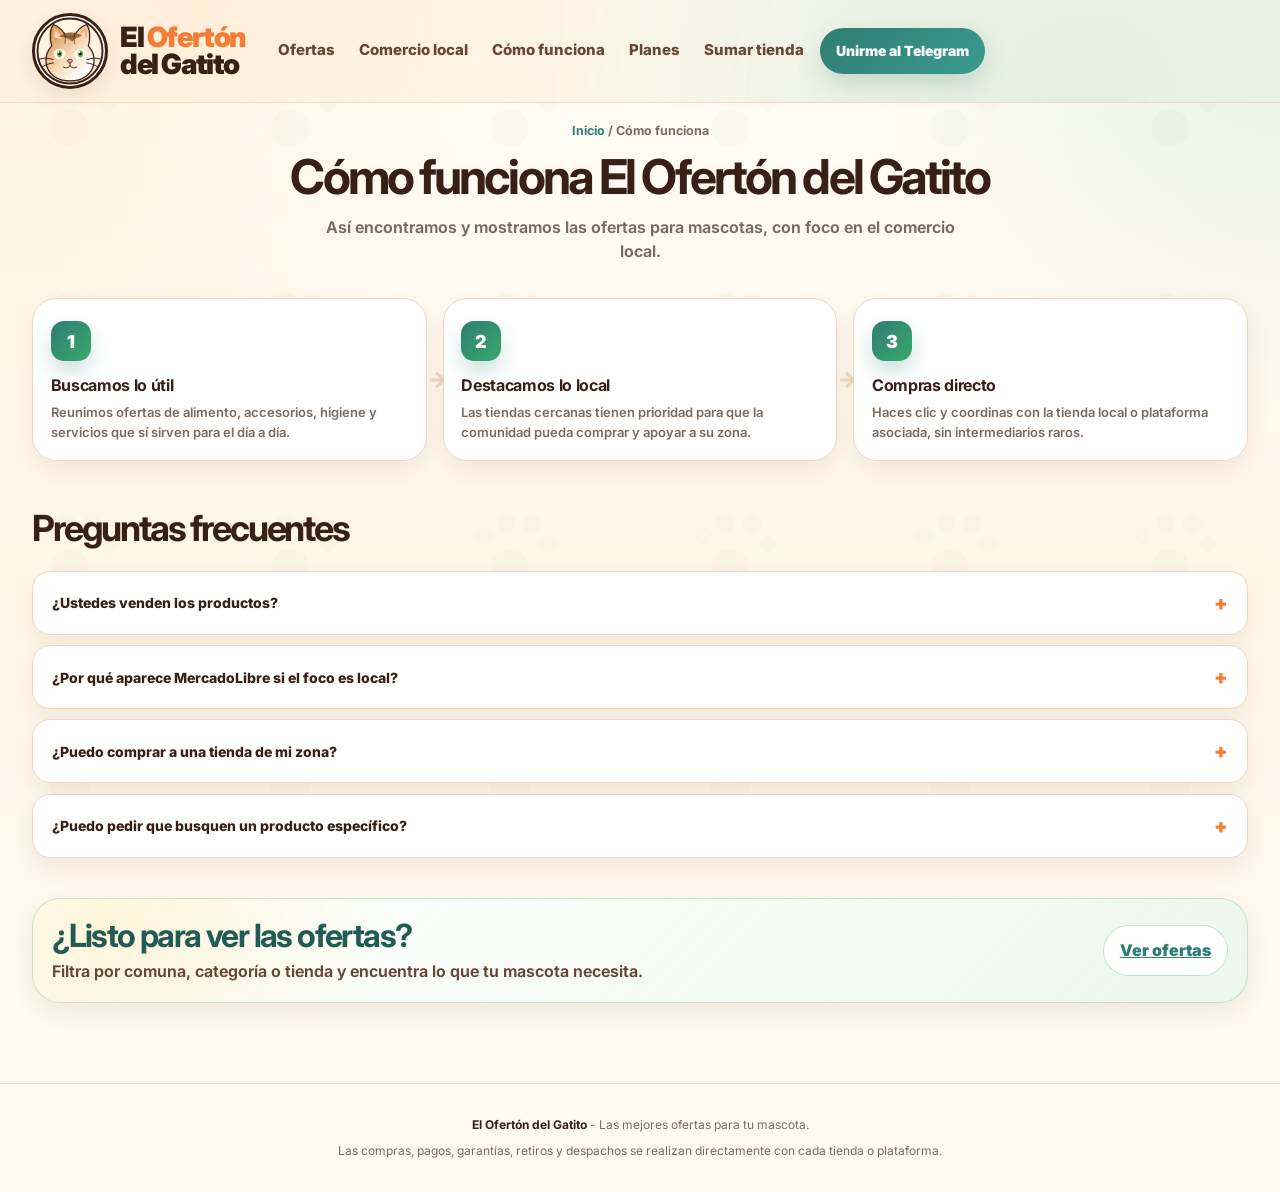
==== como-funciona.html @ 98cd4bbe "Add files via upload" ====
<!DOCTYPE html>
<html lang="es-CL">
<head>
  <meta charset="UTF-8">
  <meta http-equiv="Content-Type" content="text/html; charset=UTF-8">
  <meta name="viewport" content="width=device-width, initial-scale=1.0">

  <title>Cómo funciona - El Ofertón del Gatito</title>
  <meta name="description" content="Cómo funciona El Ofertón del Gatito: reunimos ofertas para mascotas, destacamos el comercio local y compras directo con cada tienda. Preguntas frecuentes.">
  <meta name="robots" content="index, follow">

  <meta property="og:title" content="Cómo funciona - El Ofertón del Gatito">
  <meta property="og:description" content="Reunimos ofertas útiles, destacamos lo local y compras directo, sin intermediarios raros.">
  <meta property="og:type" content="website">
  <meta property="og:url" content="https://ofertas-ml-swart.vercel.app/como-funciona.html">
  <meta property="og:image" content="https://ofertas-ml-swart.vercel.app/assets/gatito-hero.webp">
  <meta property="og:locale" content="es_CL">
  <meta name="twitter:card" content="summary_large_image">

  <link rel="canonical" href="https://ofertas-ml-swart.vercel.app/como-funciona.html">
  <link rel="icon" href="/assets/logo-gatito-face.svg" type="image/svg+xml">

  <link rel="preconnect" href="https://fonts.googleapis.com">
  <link href="https://fonts.googleapis.com/css2?family=Inter:wght@400;500;600;700;800;900&display=swap" rel="stylesheet">

  <link rel="stylesheet" href="/assets/styles.css">

</head>

<body>
  <div class="page-bg-paw"></div>

  <header>
    <div class="header-inner">
      <a href="/" class="brand" aria-label="El Ofertón del Gatito">
        <img src="/assets/logo-gatito-face.svg" alt="Logo El Ofertón del Gatito" class="brand-logo" width="76" height="76">
        <div class="brand-name">
          El <span class="brand-orange">Ofertón</span><br>del Gatito
          <span>Ofertas para mascotas</span>
        </div>
      </a>

      <nav class="nav" aria-label="Navegación principal">
        <a href="/#ofertas">Ofertas</a>
        <a href="/#locales">Comercio local</a>
        <a href="/como-funciona.html" aria-current="page">Cómo funciona</a>
        <a href="/planes.html">Planes</a>
        <a href="/sumar-tienda.html">Sumar tienda</a>
      </nav>

      <a class="telegram-top" href="https://t.me/ofertastech_cl" target="_blank" rel="noopener">Unirme al Telegram</a>
    </div>
  </header>

  <main>
    <section class="page-hero-lite">
      <p class="breadcrumb"><a href="/">Inicio</a> / Cómo funciona</p>
      <h1>Cómo funciona El Ofertón del Gatito</h1>
      <p>Así encontramos y mostramos las ofertas para mascotas, con foco en el comercio local.</p>
    </section>

    <section class="steps" aria-label="Cómo funciona">
      <div class="step">
        <div class="step-num">1</div>
        <h3>Buscamos lo útil</h3>
        <p>Reunimos ofertas de alimento, accesorios, higiene y servicios que sí sirven para el día a día.</p>
      </div>
      <div class="step">
        <div class="step-num">2</div>
        <h3>Destacamos lo local</h3>
        <p>Las tiendas cercanas tienen prioridad para que la comunidad pueda comprar y apoyar a su zona.</p>
      </div>
      <div class="step">
        <div class="step-num">3</div>
        <h3>Compras directo</h3>
        <p>Haces clic y coordinas con la tienda local o plataforma asociada, sin intermediarios raros.</p>
      </div>
    </section>

    <section class="faq" aria-label="Preguntas frecuentes">
      <div class="section-head">
        <div>
          <h2>Preguntas frecuentes</h2>
        </div>
      </div>

      <details class="faq-item">
        <summary>¿Ustedes venden los productos?</summary>
        <p>No. Nosotros encontramos y compartimos ofertas para mascotas; la compra, el pago, el despacho y la garantía quedan directamente con la tienda local o plataforma asociada.</p>
      </details>

      <details class="faq-item">
        <summary>¿Por qué aparece MercadoLibre si el foco es local?</summary>
        <p>MercadoLibre sirve como base para comparar precios y mantener ofertas disponibles. El agregado estrella será el comercio local destacado dentro de la vitrina.</p>
      </details>

      <details class="faq-item">
        <summary>¿Puedo comprar a una tienda de mi zona?</summary>
        <p>Sí. Cuando una oferta sea local, el botón te llevará al contacto, WhatsApp, catálogo o canal definido por esa tienda.</p>
      </details>

      <details class="faq-item">
        <summary>¿Puedo pedir que busquen un producto específico?</summary>
        <p>Sí. Usa el botón "Pedir producto" en el home y cuéntanos qué necesitas, para qué mascota, presupuesto y comuna. Lo agregamos a la búsqueda.</p>
      </details>
    </section>

    <section class="local-strip" aria-label="Ver ofertas">
      <div>
        <h2>¿Listo para ver las ofertas?</h2>
        <p>Filtra por comuna, categoría o tienda y encuentra lo que tu mascota necesita.</p>
      </div>
      <a class="local-pill" href="/#ofertas">Ver ofertas</a>
    </section>
  </main>

  <footer>
    <p><strong>El Ofertón del Gatito</strong> - Las mejores ofertas para tu mascota.</p>
    <p style="margin-top:.5rem;">Las compras, pagos, garantías, retiros y despachos se realizan directamente con cada tienda o plataforma.</p>
  </footer>
</body>
</html>
---- assets/styles.css ----
*, *::before, *::after {
      box-sizing: border-box;
      margin: 0;
      padding: 0;
    }

    :root {
      --cream: #fffaf1;
      --cream-2: #fff0d8;
      --paper: #ffffff;
      --brown: #382016;
      --brown-2: #684635;
      --orange: #f47c35;
      --orange-2: #ffb15d;
      --orange-soft: #fff2df;
      --blue: #2f7d73;
      --blue-2: #225b54;
      --green: #39a96b;
      --mint: #e6f6ee;
      --yellow: #ffd76a;
      --red: #e95c4a;
      --muted: #7a6a5f;
      --border: #efd8bd;
      --shadow: 0 18px 42px rgba(75, 45, 28, 0.13);
      --shadow-soft: 0 10px 24px rgba(75, 45, 28, 0.08);
      --radius: 24px;
    }

    html { scroll-behavior: smooth; }


    #ofertas,
    #locales,
    #funciona,
    #marcas,
    #pedidos,
    #miembros,
    #mercadolibre,
    #apoyo {
      scroll-margin-top: 110px;
    }

    body {
      font-family: "Inter", system-ui, -apple-system, BlinkMacSystemFont, "Segoe UI", sans-serif;
      background:
        radial-gradient(circle at top left, rgba(255, 177, 93, 0.13), transparent 28%),
        radial-gradient(circle at top right, rgba(57, 169, 107, 0.12), transparent 24%),
        linear-gradient(180deg, #fffdf6 0%, #fff7e8 48%, #fffaf1 100%),
        var(--cream);
      color: var(--brown);
      line-height: 1.5;
      overflow-x: hidden;
    }

    a { color: inherit; }

    .page-bg-paw {
      position: fixed;
      inset: 0;
      pointer-events: none;
      z-index: -1;
      opacity: 0.5;
      background-image: url("data:image/svg+xml,%3Csvg xmlns='http://www.w3.org/2000/svg' width='220' height='220' viewBox='0 0 220 220'%3E%3Cg fill='%232f7d73' fill-opacity='0.055'%3E%3Ccircle cx='110' cy='128' r='19'/%3E%3Ccircle cx='84' cy='96' r='9'/%3E%3Ccircle cx='106' cy='82' r='9.5'/%3E%3Ccircle cx='132' cy='84' r='9'/%3E%3Ccircle cx='148' cy='104' r='8.5'/%3E%3C/g%3E%3C/svg%3E");
      background-repeat: repeat;
      background-size: 220px 220px;
      background-position: top right;
    }



    .top-promo-strip {
      margin: 0 -2rem;
      padding: 0.65rem max(1rem, calc((100vw - 1440px) / 2 + 2rem));
      border-bottom: 1px solid rgba(239, 216, 189, 0.85);
      background:
        radial-gradient(circle at 10% 50%, rgba(255, 215, 106, 0.28), transparent 26%),
        radial-gradient(circle at 55% 0%, rgba(57, 169, 107, 0.14), transparent 40%),
        radial-gradient(circle at 90% 100%, rgba(244, 124, 53, 0.12), transparent 35%),
        linear-gradient(90deg, rgba(255,240,216,0.9), rgba(230,246,238,0.72), rgba(255,240,216,0.9));
      overflow: hidden;
      position: relative;
    }

    .top-promo-strip::before,
    .top-promo-strip::after {
      content: "";
      position: absolute;
      top: 50%;
      transform: translateY(-50%);
      width: 90px;
      height: 100%;
      z-index: 2;
      pointer-events: none;
    }

    .top-promo-strip::before {
      left: 0;
      background: linear-gradient(90deg, rgba(255,250,241,1), transparent);
    }

    .top-promo-strip::after {
      right: 0;
      background: linear-gradient(270deg, rgba(255,250,241,1), transparent);
    }

    .top-promo-track {
      display: flex;
      gap: 0.75rem;
      width: max-content;
      animation: top-strip-move 28s linear infinite;
    }

    .top-promo-pill {
      display: inline-flex;
      align-items: center;
      gap: 0.45rem;
      padding: 0.56rem 0.9rem;
      border-radius: 999px;
      background: rgba(255, 255, 255, 0.88);
      border: 1px solid rgba(239, 216, 189, 0.95);
      color: var(--brown-2);
      font-weight: 900;
      font-size: 13px;
      white-space: nowrap;
      box-shadow: 0 6px 16px rgba(75,45,28,0.06);
    }

    .top-promo-pill:nth-child(3n+2) {
      background: linear-gradient(135deg, rgba(255, 224, 163, 0.9), rgba(255, 242, 205, 0.9));
      border-color: rgba(240, 125, 19, 0.22);
    }

    .top-promo-pill:nth-child(3n+3) {
      background: linear-gradient(135deg, rgba(230, 246, 238, 0.95), rgba(255, 255, 255, 0.9));
      border-color: rgba(57, 169, 107, 0.25);
    }

    .top-promo-pill strong { color: var(--blue); }

    @keyframes top-strip-move {
      from { transform: translateX(0); }
      to { transform: translateX(-50%); }
    }

    @media (prefers-reduced-motion: reduce) {
      .top-promo-track { animation: none; }
    }

    header {
      position: sticky;
      top: 0;
      z-index: 100;
      background:
        radial-gradient(circle at 15% 0%, rgba(255, 177, 93, 0.16), transparent 55%),
        radial-gradient(circle at 85% 100%, rgba(57, 169, 107, 0.14), transparent 55%),
        rgba(255, 250, 241, 0.97);
      backdrop-filter: blur(16px);
      border-bottom: 1px solid rgba(241, 216, 189, 0.9);
    }

    .header-inner {
      max-width: 1440px;
      margin: 0 auto;
      padding: 0.8rem 2rem;
      display: flex;
      align-items: center;
      gap: 1rem;
    }

    .brand {
      display: flex;
      align-items: center;
      gap: 0.75rem;
      text-decoration: none;
      white-space: nowrap;
      min-width: max-content;
    }

    .brand-logo {
      width: 76px;
      height: 76px;
      object-fit: contain;
      border-radius: 999px;
      background: white;
      padding: 0;
      border: 3px solid #3b2115;
      box-shadow: 0 8px 20px rgba(75, 45, 28, 0.10);
      flex: 0 0 auto;
      display: block;
    }

    .brand-name {
      font-weight: 900;
      letter-spacing: -0.05em;
      color: var(--brown);
      line-height: 0.95;
      font-size: 28px;
    }

    .brand-name .brand-orange { color: var(--orange); }

    .brand-name > span:not(.brand-orange) {
      display: none;
      font-size: 12px;
      font-weight: 800;
      color: var(--muted);
      letter-spacing: 0;
      margin-top: 5px;
    }

    .nav {
      display: flex;
      gap: 1.5rem;
      align-items: center;
      margin-left: 1rem;
      font-size: 15px;
      font-weight: 800;
      color: var(--brown-2);
    }

    .nav a {
      text-decoration: none;
      position: relative;
      padding-bottom: 2px;
      transition: color 0.15s ease;
    }
    .nav a::after {
      content: "";
      position: absolute;
      left: 0;
      right: 100%;
      bottom: -3px;
      height: 2px;
      border-radius: 2px;
      background: var(--orange);
      transition: right 0.2s ease;
    }
    .nav a:hover { color: var(--orange); }
    .nav a:hover::after { right: 0; }

    .search-wrap {
      margin-left: auto;
      width: min(310px, 100%);
    }

    #busqueda {
      width: 100%;
      padding: 0.85rem 1.1rem;
      border: 1px solid var(--border);
      border-radius: 999px;
      font: inherit;
      background: white;
      color: var(--brown);
      outline: none;
      box-shadow: inset 0 1px 0 rgba(255,255,255,0.8), 0 8px 18px rgba(75, 45, 28, 0.04);
    }

    #busqueda:focus {
      border-color: var(--orange);
      box-shadow: 0 0 0 4px rgba(240, 125, 19, 0.12);
    }

    .telegram-top {
      text-decoration: none;
      background: linear-gradient(135deg, var(--blue), #3a9b8e);
      color: white;
      padding: 0.78rem 1rem;
      border-radius: 999px;
      font-weight: 900;
      font-size: 14px;
      white-space: nowrap;
      box-shadow: 0 10px 25px rgba(47, 125, 115, 0.22);
    }

    main {
      max-width: 1440px;
      margin: 0 auto;
      padding: 0 2rem 2rem;
    }

    .hero {
      position: relative;
      margin: 0 -2rem;
      border-radius: 0;
      overflow: hidden;
      background:
        radial-gradient(circle at 18% 20%, rgba(255, 215, 106, 0.34), transparent 25%),
        radial-gradient(circle at 88% 18%, rgba(57, 169, 107, 0.18), transparent 26%),
        linear-gradient(135deg, rgba(255, 253, 246, 0.84) 0%, rgba(255, 242, 220, 0.78) 50%, rgba(234, 248, 240, 0.78) 100%);
      border-bottom: 1px solid var(--border);
      box-shadow: none;
      display: grid;
      grid-template-columns: minmax(0, 1.55fr) minmax(340px, 0.75fr);
      align-items: center;
      gap: clamp(1.4rem, 4vw, 3.4rem);
      padding: clamp(1.4rem, 4vw, 4rem) max(2rem, calc((100vw - 1440px) / 2 + 2rem));
    }

    .hero::before,
    .hero::after {
      content: "";
      position: absolute;
      border-radius: 999px;
      pointer-events: none;
      opacity: 0.10;
      background: var(--orange);
    }

    .hero::before {
      width: 220px;
      height: 220px;
      left: -80px;
      top: 190px;
    }

    .hero::after {
      width: 310px;
      height: 310px;
      right: -110px;
      bottom: -90px;
    }

    .hero-town {
      position: absolute;
      left: 0;
      right: 0;
      bottom: -1px;
      height: 130px;
      z-index: 1;
      pointer-events: none;
      background: linear-gradient(180deg, transparent 0%, rgba(57, 169, 107, 0.08) 100%);
      -webkit-mask-image: linear-gradient(to top, #000 0%, transparent 100%);
      mask-image: linear-gradient(to top, #000 0%, transparent 100%);
    }

    /* Layout robusto: la imagen del gato ocupa su propio espacio en el flujo
       normal (nunca position:absolute superpuesta al texto), con aspect-ratio
       fijo para reservar su alto real. Así el gato y los botones NUNCA pueden
       pisarse, sin importar el tamaño de pantalla ni cuánto mida el texto. */
    .hero-left {
      position: relative;
      z-index: 2;
      display: flex;
      flex-direction: column;
      align-items: center;
      text-align: center;
      gap: clamp(0.8rem, 2vw, 1.2rem);
      padding: 0.5rem 0;
    }

    .hero-cat {
      display: block;
      width: min(300px, 58vw);
      height: auto;
      aspect-ratio: 872 / 1030;
      object-fit: contain;
      filter: drop-shadow(0 20px 20px rgba(75, 45, 28, 0.16));
    }

    .mega-title {
      max-width: 900px;
      font-size: clamp(2.5rem, 5.2vw, 4.4rem);
      line-height: 1.04;
      letter-spacing: -0.025em;
      font-weight: 900;
      color: var(--brown);
      text-wrap: balance;
    }

    .hero-kicker {
      display: none;
    }

    .mega-title .orange {
      color: var(--orange);
      text-shadow:
        0 4px 0 #c45a21,
        0 12px 26px rgba(244, 124, 53, 0.22);
    }

    .mega-title .dark {
      display: block;
      margin-top: 0.12em;
      color: var(--brown);
    }

    .mega-title .paw-dot {
      display: inline-grid;
      place-items: center;
      width: 0.78em;
      height: 0.78em;
      margin-left: 0.02em;
      border-radius: 50%;
      background: var(--orange-soft);
      color: var(--orange);
      font-size: 0.25em;
      vertical-align: 0.22em;
      box-shadow: inset 0 0 0 2px rgba(240, 125, 19, 0.18);
      letter-spacing: 0;
    }

    .tagline-ribbon {
      display: inline-flex;
      align-items: center;
      justify-content: center;
      width: fit-content;
      padding: 0.52rem 1.8rem;
      background: linear-gradient(135deg, #ffe0a3, #fff2cd);
      color: var(--brown);
      border-radius: 999px;
      border: 1px solid rgba(57, 169, 107, 0.22);
      font-size: clamp(1rem, 2vw, 1.24rem);
      font-weight: 900;
      box-shadow: 0 8px 20px rgba(75, 45, 28, 0.10);
    }

    .hero-actions {
      display: flex;
      gap: 0.75rem;
      flex-wrap: wrap;
      justify-content: center;
    }

    .btn {
      display: inline-flex;
      align-items: center;
      justify-content: center;
      padding: 0.95rem 1.25rem;
      border-radius: 999px;
      text-decoration: none;
      font-weight: 900;
      border: 0;
      cursor: pointer;
      font-family: inherit;
      transition: transform 0.15s ease, box-shadow 0.15s ease, background 0.15s ease;
    }

    .btn:hover { transform: translateY(-2px); }

    .btn-primary {
      background: linear-gradient(135deg, var(--orange), var(--orange-2));
      color: white;
      box-shadow: 0 12px 24px rgba(244, 124, 53, 0.26);
    }

    .btn-secondary {
      background: white;
      color: var(--brown);
      border: 1px solid rgba(57, 169, 107, 0.35);
      box-shadow: var(--shadow-soft);
    }

    .btn-blue {
      background: linear-gradient(135deg, var(--blue), #3a9b8e);
      color: white;
      box-shadow: 0 12px 24px rgba(47, 125, 115, 0.22);
    }

    .btn-shop {
      background: linear-gradient(135deg, #249b64, #42bf7a);
      color: white;
      box-shadow: 0 12px 24px rgba(36, 155, 100, 0.22);
    }

    .hero-right {
      position: relative;
      z-index: 3;
      display: flex;
      flex-direction: column;
      justify-content: center;
      gap: 1.05rem;
      padding-top: 2rem;
    }

    .right-title {
      font-size: clamp(2rem, 3.2vw, 3.1rem);
      line-height: 1.05;
      letter-spacing: -0.06em;
      font-weight: 900;
      color: var(--brown);
    }

    .right-title span { color: var(--orange); }

    .right-copy {
      color: var(--brown-2);
      font-weight: 600;
      max-width: 470px;
      font-size: 1.04rem;
    }

    .benefit-list {
      display: grid;
      gap: 0.7rem;
      margin-top: 0.6rem;
    }

    .benefit {
      display: grid;
      grid-template-columns: 56px 1fr;
      gap: 0.9rem;
      align-items: center;
      background: rgba(255, 255, 255, 0.82);
      border: 1px solid var(--border);
      border-radius: 18px;
      padding: 0.95rem;
      box-shadow: var(--shadow-soft);
    }

    .benefit-icon {
      width: 56px;
      height: 56px;
      border-radius: 50%;
      background: linear-gradient(135deg, var(--orange-soft), var(--mint));
      display: grid;
      place-items: center;
      color: var(--blue);
      font-weight: 900;
      font-size: 20px;
    }

    .benefit strong {
      display: block;
      color: var(--brown);
      font-size: 14px;
    }

    .benefit span {
      display: block;
      color: var(--muted);
      font-size: 13px;
      margin-top: 0.1rem;
    }

    .hero-score {
      margin-top: 1rem;
      background: rgba(255, 255, 255, 0.82);
      border: 1px solid var(--border);
      border-radius: 22px;
      padding: 1rem;
      box-shadow: var(--shadow-soft);
      display: grid;
      grid-template-columns: 1fr 1fr;
      gap: 0.7rem;
    }

    .score-item strong {
      display: block;
      font-size: 1.7rem;
      color: var(--blue);
      line-height: 1;
    }

    .score-item span {
      display: block;
      color: var(--muted);
      font-size: 12px;
      font-weight: 700;
      margin-top: 0.25rem;
    }

    .trust-row {
      display: none;
      grid-template-columns: repeat(4, 1fr);
      gap: 0.85rem;
      margin: 1.2rem 0 1.5rem;
    }

    .trust-item {
      background: white;
      border: 1px solid var(--border);
      border-radius: 22px;
      padding: 1rem;
      box-shadow: var(--shadow-soft);
      position: relative;
      overflow: hidden;
    }

    .trust-item::after {
      content: "";
      position: absolute;
      right: -24px;
      bottom: -28px;
      width: 82px;
      height: 82px;
      border-radius: 50%;
      background: rgba(244, 124, 53, 0.07);
    }

    .trust-item strong {
      display: block;
      color: var(--brown);
      font-size: 14px;
      margin-bottom: 0.25rem;
    }

    .trust-item span {
      display: block;
      color: var(--muted);
      font-size: 13px;
    }

    .local-strip {
      margin: 1.6rem 0 0;
      display: grid;
      grid-template-columns: minmax(0, 1fr) auto;
      align-items: center;
      gap: 1rem;
      padding: 1.2rem;
      border: 1px solid rgba(57, 169, 107, 0.25);
      border-radius: 28px;
      background:
        radial-gradient(circle at 6% 20%, rgba(255, 215, 106, 0.24), transparent 24%),
        linear-gradient(135deg, rgba(255,255,255,0.92), rgba(230,246,238,0.74));
      box-shadow: var(--shadow-soft);
    }

    .local-strip h2 {
      color: var(--blue-2);
      font-size: clamp(1.35rem, 2.5vw, 2rem);
      letter-spacing: -0.05em;
      line-height: 1.1;
    }

    .local-strip p {
      color: var(--brown-2);
      font-weight: 650;
      margin-top: 0.35rem;
      max-width: 760px;
    }

    .local-pill {
      display: inline-flex;
      align-items: center;
      justify-content: center;
      padding: 0.8rem 1rem;
      border-radius: 999px;
      background: white;
      color: var(--blue);
      border: 1px solid rgba(57, 169, 107, 0.3);
      font-weight: 900;
      white-space: nowrap;
    }

    /* ---- Cómo funciona ---- */
    .steps {
      display: grid;
      grid-template-columns: repeat(3, 1fr);
      gap: 1rem;
      margin: 2rem 0;
      counter-reset: paso;
    }

    .step {
      position: relative;
      background: white;
      border: 1px solid var(--border);
      border-radius: 24px;
      padding: 1.4rem 1.1rem 1.1rem;
      box-shadow: var(--shadow-soft);
      transition: transform 0.18s ease, box-shadow 0.18s ease;
    }

    .step:hover {
      transform: translateY(-4px);
      box-shadow: var(--shadow);
    }

    .step-num {
      display: inline-grid;
      place-items: center;
      width: 40px;
      height: 40px;
      border-radius: 13px;
      background: linear-gradient(135deg, var(--blue), var(--green));
      color: white;
      font-weight: 900;
      font-size: 18px;
      margin-bottom: 0.75rem;
      box-shadow: 0 10px 20px rgba(47, 125, 115, 0.24);
    }

    .step h3 {
      font-size: 16px;
      color: var(--brown);
      margin-bottom: 0.35rem;
      letter-spacing: -0.02em;
    }

    .step p {
      color: var(--muted);
      font-size: 13px;
      font-weight: 600;
      line-height: 1.5;
    }

    .step::after {
      content: "→";
      position: absolute;
      right: -22px;
      top: 50%;
      transform: translateY(-50%);
      color: var(--border);
      font-size: 22px;
      font-weight: 900;
    }

    .step:last-child::after { display: none; }

    /* ---- FAQ ---- */
    .faq {
      margin: 2.5rem 0;
    }

    .faq-item {
      background: white;
      border: 1px solid var(--border);
      border-radius: 18px;
      margin-bottom: 0.65rem;
      box-shadow: var(--shadow-soft);
      overflow: hidden;
    }

    .faq-item summary {
      list-style: none;
      cursor: pointer;
      padding: 1rem 1.2rem;
      font-weight: 800;
      font-size: 14px;
      color: var(--brown);
      display: flex;
      align-items: center;
      justify-content: space-between;
      gap: 1rem;
    }

    .faq-item summary::-webkit-details-marker { display: none; }

    .faq-item summary::after {
      content: "+";
      font-size: 20px;
      color: var(--orange);
      font-weight: 900;
      flex: 0 0 auto;
      transition: transform 0.2s ease;
    }

    .faq-item[open] summary::after { transform: rotate(45deg); }

    .faq-item p {
      padding: 0 1.2rem 1.1rem;
      color: var(--muted);
      font-size: 13px;
      font-weight: 600;
      line-height: 1.55;
    }

    /* ---- Urgencia visual en descuentos altos ---- */
    .discount-badge.hot {
      animation: pulse-badge 1.6s infinite;
    }

    @keyframes pulse-badge {
      0% { box-shadow: 0 8px 18px rgba(244, 124, 53, 0.22), 0 0 0 0 rgba(233, 92, 74, 0.38); }
      70% { box-shadow: 0 8px 18px rgba(244, 124, 53, 0.22), 0 0 0 8px rgba(233, 92, 74, 0); }
      100% { box-shadow: 0 8px 18px rgba(244, 124, 53, 0.22), 0 0 0 0 rgba(233, 92, 74, 0); }
    }

    .card {
      animation: fade-up 0.5s ease both;
    }

    @keyframes fade-up {
      from { opacity: 0; transform: translateY(14px); }
      to { opacity: 1; transform: translateY(0); }
    }

    /* ---- Barra flotante de conversión (mobile) ---- */
    .sticky-cta {
      position: fixed;
      left: 0;
      right: 0;
      bottom: 0;
      z-index: 200;
      display: none;
      gap: 0.6rem;
      padding: 0.65rem 0.85rem;
      background: rgba(255, 250, 241, 0.96);
      backdrop-filter: blur(14px);
      border-top: 1px solid var(--border);
      box-shadow: 0 -12px 28px rgba(75, 45, 28, 0.14);
    }

    .sticky-cta a {
      flex: 1;
      text-align: center;
      padding: 0.82rem 0.48rem;
      border-radius: 14px;
      font-weight: 900;
      font-size: 12px;
      text-decoration: none;
      min-width: 0;
    }

    .sticky-cta .btn-primary,
    .sticky-cta .btn-blue { box-shadow: none; }

    @media (max-width: 720px) {
      .sticky-cta { display: flex; }
      body { padding-bottom: 78px; }
    }

    .section-head {
      display: flex;
      align-items: end;
      justify-content: space-between;
      gap: 1rem;
      margin: 2rem 0 1rem;
    }

    .section-head h2 {
      font-size: clamp(1.55rem, 3vw, 2.25rem);
      letter-spacing: -0.06em;
      color: var(--brown);
    }

    .section-head p {
      color: var(--muted);
      font-weight: 600;
      font-size: 13px;
      margin-top: 0.2rem;
    }

    .section-link {
      color: var(--orange);
      text-decoration: none;
      font-weight: 900;
      white-space: nowrap;
    }

    .live-chip {
      display: inline-flex;
      align-items: center;
      gap: 0.45rem;
      margin-top: 0.4rem;
      padding: 0.4rem 0.85rem;
      background: var(--mint);
      border: 1px solid rgba(57, 169, 107, 0.26);
      border-radius: 999px;
      color: var(--green);
      font-weight: 800;
      font-size: 12px;
    }

    .live-dot {
      width: 8px;
      height: 8px;
      border-radius: 50%;
      background: var(--green);
      box-shadow: 0 0 0 0 rgba(57, 169, 107, 0.52);
      animation: pulse-dot 1.8s infinite;
    }

    @keyframes pulse-dot {
      0% { box-shadow: 0 0 0 0 rgba(57, 169, 107, 0.50); }
      70% { box-shadow: 0 0 0 7px rgba(57, 169, 107, 0); }
      100% { box-shadow: 0 0 0 0 rgba(57, 169, 107, 0); }
    }

    .panel {
      display: none;
      background: rgba(255, 255, 255, 0.92);
      border: 1px solid var(--border);
      border-radius: 26px;
      padding: 1rem;
      margin-bottom: 1rem;
      box-shadow: var(--shadow-soft);
    }

    .filtros {
      display: flex;
      gap: 0.6rem;
      flex-wrap: wrap;
      align-items: center;
    }

    .filtros select {
      padding: 0.75rem 0.9rem;
      border: 1px solid var(--border);
      border-radius: 999px;
      font: inherit;
      background: white;
      color: var(--brown);
      cursor: pointer;
      outline: none;
      font-weight: 700;
      min-height: 44px;
    }

    .chip {
      padding: 0.75rem 0.95rem;
      border-radius: 999px;
      border: 1px solid var(--border);
      background: white;
      cursor: pointer;
      font: inherit;
      font-weight: 800;
      font-size: 14px;
      color: var(--brown);
    }

    .chip.activo,
    .chip:hover {
      background: var(--blue);
      color: white;
      border-color: var(--blue);
    }

    .chip:disabled {
      opacity: 0.6;
      cursor: wait;
    }
    .chip:disabled:hover {
      background: white;
      color: var(--brown);
      border-color: var(--border);
    }

    .stats {
      display: grid;
      grid-template-columns: repeat(4, 1fr);
      gap: 0.85rem;
      margin: 1rem 0 0;
    }

    .stat {
      background: linear-gradient(180deg, #fffaf1, #f1fbf5);
      border: 1px solid var(--border);
      border-radius: 20px;
      padding: 1rem;
      color: var(--muted);
      font-size: 13px;
      font-weight: 700;
    }

    .stat strong {
      display: block;
      color: var(--blue);
      font-size: 1.55rem;
      line-height: 1;
      margin-bottom: 0.25rem;
    }

    .grid {
      display: grid;
      grid-template-columns: repeat(auto-fill, minmax(320px, 1fr));
      gap: 1.15rem;
    }

    .premium-section {
      margin-top: 1.2rem;
      padding: 1.2rem;
      border: 1px solid rgba(244, 124, 53, 0.24);
      border-radius: 30px;
      background:
        radial-gradient(circle at 8% 12%, rgba(255, 215, 106, 0.22), transparent 28%),
        linear-gradient(135deg, rgba(255,255,255,0.94), rgba(255,242,220,0.78));
      box-shadow: var(--shadow-soft);
    }

    .premium-head,
    .source-head {
      display: flex;
      align-items: end;
      justify-content: space-between;
      gap: 1rem;
      margin-bottom: 1rem;
    }

    .premium-head h2,
    .source-head h2 {
      color: var(--brown);
      font-size: clamp(1.35rem, 2.4vw, 2rem);
      letter-spacing: -0.05em;
      line-height: 1.1;
    }

    .premium-head p,
    .source-head p {
      color: var(--muted);
      font-weight: 650;
      font-size: 13px;
      margin-top: 0.25rem;
    }

    .premium-badge-title {
      display: inline-flex;
      align-items: center;
      justify-content: center;
      padding: 0.45rem 0.85rem;
      border-radius: 999px;
      background: var(--orange);
      color: white;
      font-size: 12px;
      font-weight: 900;
      white-space: nowrap;
    }

    .carousel {
      display: flex;
      gap: 0;
      overflow-x: hidden;
      overflow-y: hidden;
      overscroll-behavior-inline: contain;
      scroll-snap-type: inline mandatory;
      scroll-behavior: smooth;
      padding: 0.2rem 0 0.7rem;
      -webkit-overflow-scrolling: touch;
      scrollbar-width: none;
      max-width: min(620px, 100%);
      margin: 0 auto;
      border-radius: 28px;
    }

    .carousel::-webkit-scrollbar { display: none; }

    .carousel .card {
      flex: 0 0 100%;
      max-width: 100%;
      scroll-snap-align: center;
      min-height: 100%;
    }

    .flyer-card {
      display: block;
      flex: 0 0 100%;
      max-width: 100%;
      border-radius: 28px;
      overflow: hidden;
      background: transparent;
      border: 0;
      box-shadow: none;
      scroll-snap-align: center;
      text-decoration: none;
      transition: transform 0.18s ease;
      padding: 0;
    }

    .flyer-card:hover { transform: translateY(-3px); }

    .flyer-card img {
      display: block;
      width: 100%;
      height: auto;
      aspect-ratio: 1 / 1;
      object-fit: contain;
      background: #fffaf1;
      border: 1px solid var(--border);
      border-radius: 28px;
      box-shadow: var(--shadow-soft);
    }

    .carousel-dots {
      display: flex;
      justify-content: center;
      gap: 0.45rem;
      margin-top: 0.35rem;
    }

    .carousel-dot {
      width: 8px;
      height: 8px;
      border-radius: 999px;
      background: rgba(104,70,53,0.24);
      border: 0;
      padding: 0;
      cursor: pointer;
    }

    .carousel-dot.activo {
      width: 24px;
      background: var(--orange);
    }

    .carousel-hint {
      display: block;
      color: var(--muted);
      font-size: 12px;
      font-weight: 800;
      margin-top: 0.45rem;
      text-align: center;
    }

    @media (max-width: 590px) {
      .carousel {
        max-width: 100%;
        border-radius: 22px;
      }
      .flyer-card,
      .carousel .card {
        border-radius: 22px;
      }
      .flyer-card img {
        border-radius: 22px;
      }
      .top-promo-strip {
        margin: 0 -0.85rem;
        padding-left: 0.85rem;
        padding-right: 0.85rem;
      }
      .top-promo-pill {
        font-size: 12px;
        padding: 0.52rem 0.78rem;
      }
    }

    .promo-card {
      position: relative;
      min-height: 245px;
      border: 2px dashed rgba(244, 124, 53, 0.42);
      background:
        radial-gradient(circle at 18% 18%, rgba(255, 177, 93, 0.25), transparent 28%),
        linear-gradient(135deg, #ffffff, #fff1df);
      overflow: hidden;
    }

    .promo-card::before {
      content: "";
      position: absolute;
      right: -36px;
      top: -36px;
      width: 130px;
      height: 130px;
      border-radius: 999px;
      background: rgba(244, 124, 53, 0.11);
      pointer-events: none;
    }

    .promo-visual {
      min-height: 100%;
      display: grid;
      place-items: center;
      background:
        linear-gradient(180deg, rgba(241,251,245,0.9), rgba(255,250,241,0.95));
      border-right: 1px solid var(--border);
    }

    .promo-emoji {
      width: 96px;
      height: 96px;
      border-radius: 28px;
      display: grid;
      place-items: center;
      background: white;
      box-shadow: var(--shadow-soft);
      font-size: 42px;
      transform: rotate(-4deg);
    }

    .promo-body {
      position: relative;
      z-index: 1;
      padding: 1rem;
      display: flex;
      flex-direction: column;
      justify-content: center;
      gap: 0.6rem;
    }

    .promo-label {
      width: fit-content;
      padding: 0.3rem 0.65rem;
      border-radius: 999px;
      background: rgba(0, 166, 80, 0.12);
      color: var(--green);
      font-size: 11px;
      font-weight: 900;
      text-transform: uppercase;
      letter-spacing: 0.03em;
    }

    .promo-card h3 {
      color: var(--brown);
      font-size: 1.35rem;
      line-height: 1.05;
      letter-spacing: -0.055em;
    }

    .promo-card p {
      color: var(--muted);
      font-weight: 650;
      font-size: 13px;
      line-height: 1.45;
    }

    .btn-promo {
      width: fit-content;
      margin-top: 0.15rem;
      background: var(--orange);
      color: white;
      text-decoration: none;
      padding: 0.78rem 0.95rem;
      border-radius: 15px;
      font-weight: 900;
      font-size: 13px;
      box-shadow: 0 12px 24px rgba(244, 124, 53, 0.24);
    }

    .btn-promo:hover {
      background: #df6925;
    }

    .source-section {
      margin-top: 2rem;
    }

    .source-section.marketplace {
      padding-top: 1.4rem;
      border-top: 1px dashed rgba(104, 70, 53, 0.22);
    }

    .card {
      background: white;
      border: 1px solid var(--border);
      border-radius: 26px;
      overflow: hidden;
      display: grid;
      grid-template-columns: 42% 1fr;
      min-height: 100%;
      box-shadow: var(--shadow-soft);
      transition: transform 0.18s ease, box-shadow 0.18s ease;
    }

    .card:hover {
      transform: translateY(-4px);
      box-shadow: var(--shadow);
    }

    .card-img-wrap {
      position: relative;
      background:
        radial-gradient(circle at 22% 20%, rgba(255, 215, 106, 0.16), transparent 32%),
        linear-gradient(180deg, #fffaf1, #ffffff);
      min-height: 210px;
      height: 100%;
      display: grid;
      place-items: center;
      border-right: 1px solid var(--border);
    }

    .card-img {
      width: 100%;
      height: 100%;
      object-fit: contain;
      padding: 1rem;
    }

    .img-placeholder {
      width: 100%;
      height: 100%;
      display: grid;
      place-items: center;
      text-align: center;
      color: var(--muted);
      font-weight: 800;
      padding: 1rem;
      font-size: 13px;
      background:
        radial-gradient(circle at center, rgba(57, 169, 107, 0.10), transparent 45%),
        #fffaf1;
    }

    .discount-badge,
    .category-badge,
    .store-badge,
    .origin-badge {
      position: absolute;
      color: white;
      padding: 0.35rem 0.6rem;
      border-radius: 999px;
      font-size: 11px;
      font-weight: 900;
      max-width: 48%;
      overflow: hidden;
      white-space: nowrap;
      text-overflow: ellipsis;
      z-index: 2;
    }

    .discount-badge {
      top: 12px;
      left: 12px;
      background: linear-gradient(135deg, var(--orange), var(--orange-2));
      box-shadow: 0 8px 18px rgba(244, 124, 53, 0.22);
    }

    .flash-badge {
      position: absolute;
      top: 12px;
      left: 12px;
      transform: translateY(28px);
      color: white;
      padding: 0.3rem 0.6rem;
      border-radius: 999px;
      font-size: 10px;
      font-weight: 900;
      letter-spacing: 0.02em;
      text-transform: uppercase;
      background: var(--red);
      box-shadow: 0 8px 18px rgba(233, 92, 74, 0.24);
      z-index: 2;
    }

    .savings-tag {
      display: inline-block;
      margin-top: 0.15rem;
      padding: 0.15rem 0.55rem;
      background: rgba(57, 169, 107, 0.12);
      color: var(--green);
      border-radius: 999px;
      font-size: 11px;
      font-weight: 800;
    }

    .category-badge {
      top: 12px;
      right: 12px;
      background: rgba(56, 32, 22, 0.9);
      text-transform: capitalize;
    }

    .store-badge {
      bottom: 12px;
      left: 12px;
      background: rgba(47, 125, 115, 0.94);
    }

    .origin-badge {
      bottom: 12px;
      right: 12px;
      background: var(--green);
    }

    .origin-badge.marketplace {
      background: var(--blue);
      left: 12px;
      right: auto;
      max-width: calc(100% - 24px);
    }

    .card-body {
      padding: 1rem;
      display: flex;
      flex-direction: column;
      flex: 1;
      gap: 0.62rem;
    }

    .card-title {
      font-size: 14px;
      font-weight: 900;
      line-height: 1.35;
      color: var(--brown);
      display: -webkit-box;
      -webkit-line-clamp: 3;
      -webkit-box-orient: vertical;
      overflow: hidden;
      min-height: auto;
    }

    .card-desc {
      color: var(--muted);
      font-size: 13px;
      font-weight: 600;
      display: -webkit-box;
      -webkit-line-clamp: 2;
      -webkit-box-orient: vertical;
      overflow: hidden;
      min-height: auto;
    }

    .price-line { margin-top: auto; }

    .old-price {
      color: var(--muted);
      text-decoration: line-through;
      font-size: 13px;
      margin-bottom: 0.1rem;
    }

    .price {
      color: var(--orange);
      font-weight: 900;
      font-size: 1.65rem;
      letter-spacing: -0.05em;
    }

    .affiliate-note {
      color: var(--muted);
      font-size: 11px;
      font-weight: 700;
    }

    .btn-offer {
      background: linear-gradient(135deg, var(--blue), var(--green));
      color: white;
      text-decoration: none;
      text-align: center;
      padding: 0.9rem;
      border-radius: 18px;
      font-weight: 900;
      margin-top: 0.2rem;
    }

    .btn-offer:hover {
      background: linear-gradient(135deg, var(--blue-2), var(--blue));
    }

    .loading,
    .vacio {
      grid-column: 1 / -1;
      text-align: center;
      padding: 3rem 1.5rem;
      color: var(--muted);
      background: white;
      border: 1px dashed rgba(57, 169, 107, 0.35);
      border-radius: 26px;
      box-shadow: var(--shadow-soft);
    }

    .vacio-icon {
      width: 60px;
      height: 60px;
      margin: 0 auto 1rem;
      border-radius: 50%;
      display: grid;
      place-items: center;
      background: linear-gradient(135deg, var(--orange-soft), var(--mint));
      color: var(--blue);
      font-size: 24px;
    }

    .vacio h3 {
      color: var(--brown);
      font-size: 17px;
      margin-bottom: 0.35rem;
    }

    .vacio p {
      max-width: 380px;
      margin: 0 auto;
      font-size: 14px;
    }

    .spinner {
      width: 38px;
      height: 38px;
      border: 4px solid var(--border);
      border-top-color: var(--orange);
      border-radius: 999px;
      margin: 0 auto 1rem;
      animation: spin 0.8s linear infinite;
    }

    @keyframes spin { to { transform: rotate(360deg); } }

    .request-box {
      margin-top: 2rem;
      background:
        radial-gradient(circle at top left, rgba(255, 215, 106, 0.28), transparent 28%),
        linear-gradient(135deg, var(--brown), var(--blue-2));
      color: white;
      border-radius: 30px;
      padding: clamp(1.3rem, 3vw, 2rem);
      display: grid;
      grid-template-columns: 1fr auto;
      gap: 1rem;
      align-items: center;
      box-shadow: var(--shadow);
      overflow: hidden;
      position: relative;
    }

    .request-box::after {
      content: "";
      position: absolute;
      right: -35px;
      bottom: -70px;
      width: 190px;
      height: 190px;
      border-radius: 50%;
      background: rgba(255,255,255,0.06);
    }

    .request-box h2,
    .business-box h2 {
      font-size: clamp(1.35rem, 3vw, 2rem);
      letter-spacing: -0.05em;
    }

    .request-box p {
      color: rgba(255,255,255,0.84);
      margin-top: 0.4rem;
      max-width: 760px;
      font-weight: 600;
    }

    .business-box {
      margin-top: 1rem;
      background:
        radial-gradient(circle at top right, rgba(57, 169, 107, 0.10), transparent 30%),
        white;
      border: 1px solid var(--border);
      border-radius: 26px;
      padding: 1.25rem;
      display: grid;
      grid-template-columns: 1fr auto;
      gap: 1rem;
      align-items: center;
      box-shadow: var(--shadow-soft);
    }

    .business-box p {
      color: var(--muted);
      margin-top: 0.3rem;
      font-weight: 600;
    }

    .business-box h2 {
      color: var(--blue-2);
    }

    footer {
      margin-top: 3rem;
      padding: 2rem 1rem;
      text-align: center;
      color: var(--muted);
      font-size: 12px;
      border-top: 1px solid var(--border);
    }

    footer strong { color: var(--brown); }

    @media (max-width: 1040px) {
      .nav { display: none; }
      .hero { grid-template-columns: 1fr; }
      .hero-right { max-width: 680px; }
      .local-strip { grid-template-columns: 1fr; }
    }

    @media (max-width: 860px) {
      .header-inner { flex-wrap: wrap; }
      .search-wrap {
        flex-basis: 100%;
        order: 3;
        margin-left: 0;
      }
      .telegram-top { margin-left: auto; }
      .trust-row { grid-template-columns: repeat(2, 1fr); }
      .stats { grid-template-columns: repeat(2, 1fr); }
      .request-box,
      .business-box { grid-template-columns: 1fr; }
      .steps { grid-template-columns: 1fr; }
      .step::after { display: none; }
      .card {
        grid-template-columns: 1fr;
      }
      .card-img-wrap {
        height: 215px;
        border-right: 0;
        border-bottom: 1px solid var(--border);
      }
    }

    @media (max-width: 590px) {
      main { padding: 0.85rem; }
      .header-inner { padding: 0.75rem 0.85rem; }
      .brand-logo {
        width: 52px;
        height: 52px;
      }
      .brand-name { font-size: 15px; }
      .telegram-top { display: none; }
      .hero {
        border-radius: 24px;
        padding: 1.2rem;
        min-height: auto;
        margin: 0;
      }
      .hero-kicker {
        font-size: 10px;
        margin-bottom: 0.6rem;
      }
      .tagline-ribbon {
        font-size: 0.9rem;
        padding: 0.45rem 1rem;
      }
      .trust-row,
      .stats,
      .grid { grid-template-columns: 1fr; }
      .premium-section {
        padding: 1rem;
        border-radius: 24px;
      }
      .premium-head,
      .source-head {
        align-items: flex-start;
        flex-direction: column;
      }
      .carousel {
        grid-auto-columns: minmax(280px, 88vw);
      }
      .local-strip {
        border-radius: 22px;
        margin-top: 1rem;
      }
      .local-pill {
        width: 100%;
      }
      .card {
        grid-template-columns: 1fr;
        border-radius: 22px;
      }
      .card-img-wrap {
        height: 165px;
        min-height: 165px;
        border-right: 0;
        border-bottom: 1px solid var(--border);
        overflow: hidden;
      }
      .card-img {
        padding: 0.65rem;
        max-height: 160px;
        object-fit: contain;
      }
      .card-body {
        padding: 0.85rem;
        gap: 0.45rem;
      }
      .card-title {
        font-size: 13.5px;
        -webkit-line-clamp: 2;
      }
      .card-desc {
        display: none;
      }
      .price {
        font-size: 1.35rem;
      }
      .old-price {
        font-size: 12px;
      }
      .affiliate-note {
        font-size: 10.5px;
      }
      .btn-offer {
        padding: 0.75rem;
        border-radius: 15px;
      }
      .discount-badge,
      .category-badge,
      .store-badge,
      .origin-badge {
        font-size: 10px;
        padding: 0.28rem 0.52rem;
      }
      .origin-badge.marketplace {
        left: 10px;
        bottom: 10px;
      }
      .hero-score { grid-template-columns: 1fr; }
    }

    .empty-cta {
      margin-top: 1rem;
      width: fit-content;
      margin-left: auto;
      margin-right: auto;
    }

    @media (max-width: 590px) {
      .premium-section {
        margin-top: 0.9rem;
      }
      .premium-head p,
      .source-head p {
        font-size: 12px;
        line-height: 1.4;
      }
      .promo-card {
        min-height: 210px;
      }
      .promo-emoji {
        width: 74px;
        height: 74px;
        font-size: 34px;
      }
      .promo-card h3 {
        font-size: 1.12rem;
      }
      .promo-card p {
        font-size: 12px;
      }
      .btn-promo {
        padding: 0.72rem 0.85rem;
      }
      .sticky-cta {
        grid-template-columns: repeat(3, 1fr);
      }
      .sticky-cta a {
        font-size: 12px;
        padding: 0.82rem 0.5rem;
      }
    }

  

    /* ===== Optimización agregador de ofertas / mobile first ===== */
    .quick-trust {
      display: grid;
      grid-template-columns: repeat(4, minmax(0, 1fr));
      gap: .8rem;
      margin: 1rem 0 1.35rem;
    }

    .quick-trust-card {
      border: 1px solid rgba(239, 216, 189, 0.95);
      background: rgba(255,255,255,.78);
      border-radius: 20px;
      box-shadow: var(--shadow-soft);
      padding: .9rem;
      display: flex;
      align-items: center;
      gap: .7rem;
      min-height: 72px;
    }

    .quick-trust-card b {
      display: block;
      font-size: 13px;
      line-height: 1.1;
      color: var(--brown);
    }

    .quick-trust-card span {
      display: block;
      color: var(--muted);
      font-size: 12px;
      font-weight: 700;
      margin-top: .15rem;
    }

    .quick-nav {
      display: flex;
      flex-wrap: wrap;
      justify-content: center;
      gap: 0.65rem;
      margin: 1.3rem 0;
    }

    .quick-nav-btn {
      display: inline-flex;
      align-items: center;
      gap: 0.4rem;
      padding: 0.75rem 1.3rem;
      border-radius: 999px;
      background: white;
      border: 1px solid var(--border);
      color: var(--brown);
      text-decoration: none;
      font-weight: 800;
      font-size: 14px;
      box-shadow: var(--shadow-soft);
      transition: transform 0.15s ease, box-shadow 0.15s ease, background 0.15s ease, color 0.15s ease;
    }

    .quick-nav-btn:hover {
      background: var(--orange);
      border-color: var(--orange);
      color: white;
      transform: translateY(-2px);
    }

    .quick-icon {
      width: 38px;
      height: 38px;
      border-radius: 999px;
      display: grid;
      place-items: center;
      background: var(--orange-soft);
      color: var(--orange);
      font-weight: 900;
      flex: 0 0 auto;
    }

    .filters-title {
      display: flex;
      align-items: center;
      justify-content: space-between;
      gap: .8rem;
      margin-bottom: .85rem;
      color: var(--brown);
      font-weight: 900;
    }

    .filters-title small {
      color: var(--muted);
      font-weight: 800;
    }

    .panel {
      display: block;
      background: rgba(255,255,255,.74);
    }

    .filtros select,
    .chip {
      box-shadow: 0 6px 16px rgba(75,45,28,.04);
    }

    #filtro-comuna {
      border-color: rgba(57,169,107,.38);
      background: linear-gradient(180deg,#fff,#f3fbf6);
      color: var(--blue-2);
      font-weight: 900;
    }

    .skeleton-grid {
      display: grid;
      grid-template-columns: repeat(auto-fill, minmax(320px, 1fr));
      gap: 1.15rem;
      width: 100%;
    }

    .skeleton-card {
      min-height: 245px;
      border-radius: 26px;
      border: 1px solid var(--border);
      background: white;
      overflow: hidden;
      display: grid;
      grid-template-columns: 42% 1fr;
      box-shadow: var(--shadow-soft);
    }

    .sk {
      position: relative;
      overflow: hidden;
      background: #f2e6d8;
    }

    .sk::after {
      content: "";
      position: absolute;
      inset: 0;
      transform: translateX(-100%);
      background: linear-gradient(90deg, transparent, rgba(255,255,255,.68), transparent);
      animation: shimmer 1.25s infinite;
    }

    @keyframes shimmer { 100% { transform: translateX(100%); } }

    .sk-img { min-height: 245px; }
    .sk-body { padding: 1rem; display: grid; gap: .65rem; align-content: center; }
    .sk-line { height: 15px; border-radius: 999px; }
    .sk-line.big { height: 34px; width: 72%; }
    .sk-line.short { width: 46%; }
    .sk-button { height: 48px; border-radius: 18px; }

    .source-pill {
      display: inline-flex;
      align-items: center;
      gap: .35rem;
      width: fit-content;
      max-width: 100%;
      padding: .34rem .64rem;
      border-radius: 999px;
      color: white;
      font-size: 11px;
      line-height: 1;
      font-weight: 900;
      white-space: nowrap;
      overflow: hidden;
      text-overflow: ellipsis;
    }

    .source-pill.local { background: linear-gradient(135deg, var(--green), var(--blue)); }
    .source-pill.ml { background: linear-gradient(135deg, #fff159, #ffb900); color: #3a2b00; }

    .card-meta-row {
      display: flex;
      flex-wrap: wrap;
      gap: .42rem;
      align-items: center;
      margin-bottom: -.1rem;
    }

    .freshness {
      display: inline-flex;
      align-items: center;
      gap: .28rem;
      width: fit-content;
      padding: .28rem .58rem;
      border-radius: 999px;
      background: rgba(57,169,107,.11);
      color: var(--green);
      font-size: 11px;
      font-weight: 900;
    }

    .vote-btn {
      position: absolute;
      right: 12px;
      top: 52px;
      z-index: 3;
      border: 0;
      border-radius: 999px;
      min-width: 48px;
      height: 34px;
      padding: 0 .55rem;
      display: inline-flex;
      align-items: center;
      justify-content: center;
      gap: .22rem;
      color: var(--brown);
      background: rgba(255,255,255,.92);
      box-shadow: 0 8px 18px rgba(75,45,28,.14);
      font: inherit;
      font-size: 12px;
      font-weight: 900;
      cursor: pointer;
    }

    .vote-btn.voted {
      background: var(--orange);
      color: white;
    }

    .price {
      color: var(--green);
      font-size: 1.85rem;
    }

    .discount-badge {
      background: linear-gradient(135deg, #ff4e2f, var(--orange));
      font-size: 12px;
      padding: .42rem .7rem;
    }

    .old-price {
      color: #9b8b80;
      font-weight: 800;
    }

    .request-inline-form {
      display: grid;
      grid-template-columns: 1fr 1fr auto;
      gap: .7rem;
      margin-top: 1rem;
      position: relative;
      z-index: 2;
    }

    .request-inline-form input,
    .request-inline-form select {
      border: 1px solid rgba(255,255,255,.38);
      background: rgba(255,255,255,.92);
      color: var(--brown);
      border-radius: 999px;
      min-height: 48px;
      padding: .8rem 1rem;
      font: inherit;
      font-weight: 800;
      outline: none;
    }

    .modal-backdrop {
      position: fixed;
      inset: 0;
      background: rgba(30,18,10,.48);
      z-index: 400;
      display: none;
      align-items: center;
      justify-content: center;
      padding: 1rem;
    }

    .modal-backdrop.open { display: flex; }

    .modal-box {
      width: min(540px, 100%);
      background: #fffaf1;
      border: 1px solid var(--border);
      border-radius: 28px;
      box-shadow: 0 30px 70px rgba(30,18,10,.28);
      padding: 1.25rem;
      color: var(--brown);
    }

    .modal-head {
      display: flex;
      justify-content: space-between;
      gap: 1rem;
      align-items: start;
      margin-bottom: .8rem;
    }

    .modal-head h3 { font-size: 1.45rem; letter-spacing: -.04em; }
    .modal-close {
      border: 0;
      background: white;
      border-radius: 999px;
      width: 38px;
      height: 38px;
      font-weight: 900;
      cursor: pointer;
      box-shadow: var(--shadow-soft);
    }

    .modal-form { display: grid; gap: .7rem; }
    .modal-form input,
    .modal-form textarea,
    .modal-form select {
      width: 100%;
      border: 1px solid var(--border);
      background: white;
      border-radius: 18px;
      padding: .85rem 1rem;
      font: inherit;
      font-weight: 750;
      color: var(--brown);
      outline: none;
    }
    .modal-form textarea { min-height: 92px; resize: vertical; }

    .modal-actions { display: flex; gap: .65rem; flex-wrap: wrap; margin-top: .2rem; }

    @media (max-width: 860px) {
      .quick-trust { grid-template-columns: repeat(2, minmax(0, 1fr)); }
      .request-inline-form { grid-template-columns: 1fr; }
    }

    @media (max-width: 590px) {
      .hero { margin: 0; min-height: auto; padding: 1rem; }
      .hero-right { display: none; }
      .hero-actions { gap: .55rem; }
      .hero-actions .btn { flex: 1 1 calc(50% - .55rem); padding: .84rem .7rem; font-size: 14px; }
      .top-promo-strip { margin: 0 -.85rem; }
      .quick-trust { grid-template-columns: 1fr 1fr; gap: .55rem; margin: .75rem 0 1rem; }
      .quick-nav { gap: .5rem; margin: 1rem 0; }
      .quick-nav-btn { padding: .62rem 1rem; font-size: 13px; }
      .quick-trust-card { padding: .7rem; min-height: 62px; border-radius: 16px; }
      .quick-icon { width: 32px; height: 32px; }
      .quick-trust-card b { font-size: 12px; }
      .quick-trust-card span { display: none; }
      .panel { padding: .85rem; border-radius: 20px; }
      .filtros { gap: .48rem; }
      .filtros select, .chip { flex: 1 1 100%; border-radius: 16px; }
      .skeleton-grid { grid-template-columns: 1fr; }
      .skeleton-card { grid-template-columns: 1fr; min-height: 0; }
      .sk-img { min-height: 190px; }
      .card-meta-row { order: -1; }
      .price { font-size: 1.45rem; }
      .vote-btn { top: 48px; right: 10px; }
      .request-box { padding: 1rem; border-radius: 24px; }
      .modal-box { border-radius: 24px; padding: 1rem; }
    }

    /* ---- Franja "Planes" en el home (enlaza a planes.html) ---- */
    .plans-teaser {
      margin: 2.4rem 0;
      display: grid;
      grid-template-columns: minmax(0, 1fr) auto;
      align-items: center;
      gap: 1.4rem;
      padding: 1.5rem 1.6rem;
      border: 1px solid var(--border);
      border-radius: 28px;
      background:
        radial-gradient(circle at 94% 12%, rgba(244, 124, 53, 0.12), transparent 30%),
        linear-gradient(135deg, rgba(255,255,255,0.94), rgba(255, 242, 223, 0.65));
      box-shadow: var(--shadow-soft);
    }

    .plans-teaser h2 {
      color: var(--brown);
      font-size: clamp(1.35rem, 2.5vw, 2rem);
      letter-spacing: -0.05em;
      line-height: 1.1;
    }

    .plans-teaser p {
      color: var(--brown-2);
      font-weight: 650;
      margin-top: .35rem;
      max-width: 640px;
    }

    .plans-teaser-prices {
      display: flex;
      gap: .55rem;
      flex-wrap: wrap;
      margin-top: .9rem;
    }

    .plans-teaser-prices span {
      background: white;
      border: 1px solid var(--border);
      border-radius: 999px;
      padding: .45rem .9rem;
      font-size: 12.5px;
      font-weight: 700;
      color: var(--brown);
    }

    .plans-teaser-prices strong {
      color: var(--orange);
      margin-right: .35rem;
    }

    @media (max-width: 860px) {
      .plans-teaser { grid-template-columns: 1fr; }
      .plans-teaser .btn { width: 100%; text-align: center; }
    }

    /* ---- Página /planes.html: encabezado ---- */
    .page-hero-lite {
      margin: 1.2rem 0 2.2rem;
      text-align: center;
    }

    .page-hero-lite .breadcrumb {
      font-size: 12.5px;
      font-weight: 700;
      color: var(--muted);
      margin-bottom: .7rem;
    }

    .page-hero-lite .breadcrumb a {
      color: var(--blue);
      text-decoration: none;
    }

    .page-hero-lite h1 {
      color: var(--brown);
      font-size: clamp(2rem, 4vw, 3rem);
      letter-spacing: -0.06em;
      line-height: 1.05;
    }

    .page-hero-lite p {
      color: var(--muted);
      font-weight: 650;
      max-width: 640px;
      margin: .8rem auto 0;
    }

    /* ---- Planes: grilla de tarjetas (usada en planes.html) ---- */
    .plans-section {
      margin: 2.4rem 0;
    }

    .plans-intro {
      max-width: 680px;
      margin: 0 auto 1.6rem;
      text-align: center;
    }

    .plans-intro h2 {
      color: var(--brown);
      font-size: clamp(1.6rem, 3vw, 2.3rem);
      letter-spacing: -0.05em;
      line-height: 1.1;
    }

    .plans-intro p {
      color: var(--muted);
      font-weight: 600;
      margin-top: .5rem;
    }

    .plans {
      display: grid;
      grid-template-columns: repeat(3, 1fr);
      gap: 1.1rem;
      align-items: stretch;
    }

    .plan-card {
      position: relative;
      background: white;
      border: 1px solid var(--border);
      border-radius: var(--radius);
      padding: 1.6rem 1.4rem;
      box-shadow: var(--shadow-soft);
      display: flex;
      flex-direction: column;
      gap: .9rem;
      transition: transform 0.18s ease, box-shadow 0.18s ease;
    }

    .plan-card:hover {
      transform: translateY(-4px);
      box-shadow: var(--shadow);
    }

    .plan-card.destacado {
      border: 2px solid var(--orange);
      background: linear-gradient(180deg, var(--orange-soft), white 60%);
    }

    .plan-card.premium {
      background: var(--brown);
      color: white;
      border-color: var(--brown);
    }

    .plan-badge {
      align-self: flex-start;
      background: var(--orange);
      color: white;
      font-weight: 900;
      font-size: 12px;
      padding: .35rem .8rem;
      border-radius: 999px;
    }

    .plan-name {
      font-size: 1.15rem;
      font-weight: 900;
      letter-spacing: -0.03em;
      color: inherit;
    }

    .plan-price {
      font-size: 2.3rem;
      font-weight: 900;
      letter-spacing: -0.04em;
      color: var(--orange);
    }

    .plan-card.premium .plan-price { color: var(--yellow); }

    .plan-price small {
      font-size: .95rem;
      font-weight: 700;
      color: var(--muted);
      margin-left: .25rem;
    }

    .plan-card.premium .plan-price small { color: rgba(255,255,255,0.72); }

    .plan-note {
      font-size: 12.5px;
      font-weight: 700;
      color: var(--muted);
      margin-top: -.6rem;
    }

    .plan-card.premium .plan-note { color: rgba(255,255,255,0.72); }

    .plan-list {
      display: grid;
      gap: .55rem;
      margin: .3rem 0 .2rem;
      list-style: none;
    }

    .plan-list li {
      font-size: 13.5px;
      font-weight: 650;
      color: var(--brown-2, var(--brown));
      padding-left: 1.4rem;
      position: relative;
      line-height: 1.4;
    }

    .plan-card.premium .plan-list li { color: rgba(255,255,255,0.9); }

    .plan-list li::before {
      content: "✓";
      position: absolute;
      left: 0;
      top: 0;
      color: var(--green);
      font-weight: 900;
    }

    .plan-card.premium .plan-list li::before { color: var(--yellow); }

    .plan-cta {
      margin-top: auto;
      text-align: center;
    }

    @media (max-width: 860px) {
      .plans { grid-template-columns: 1fr; }
      .plan-card.destacado { order: -1; }
    }
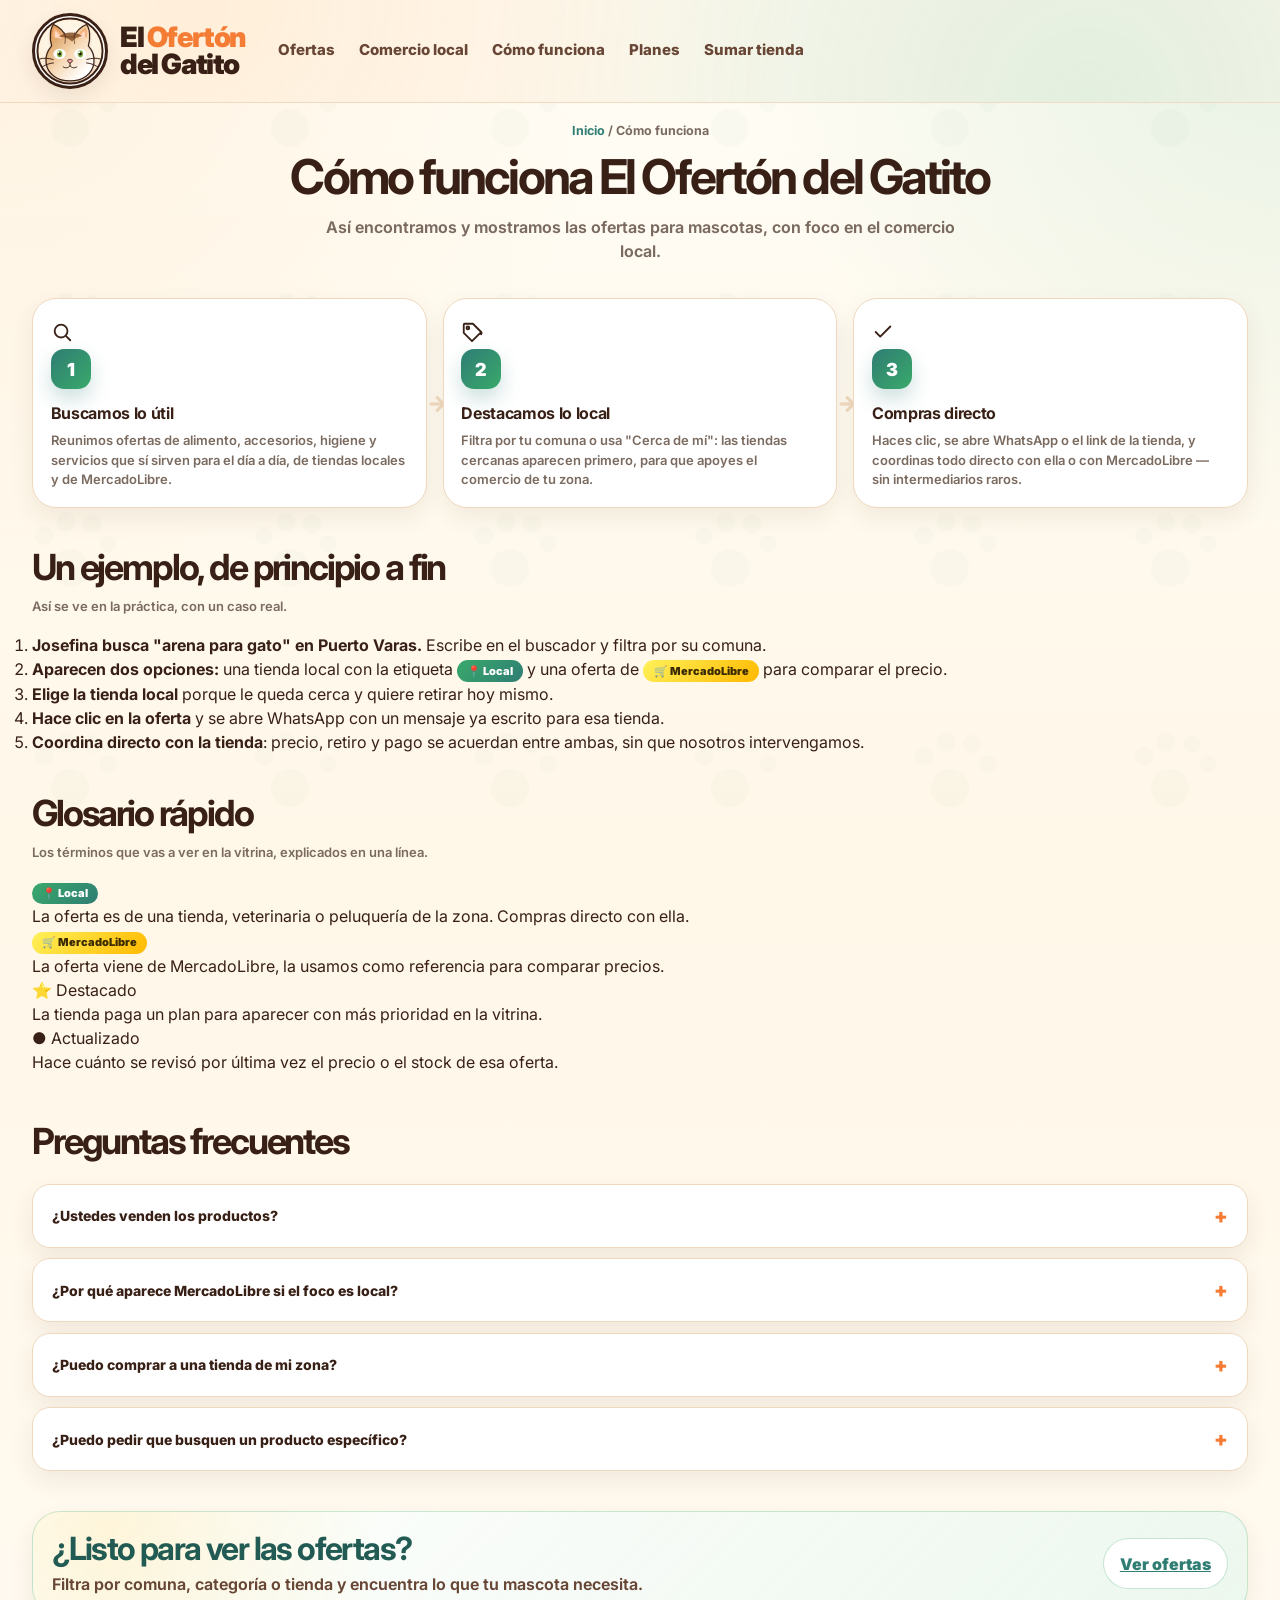
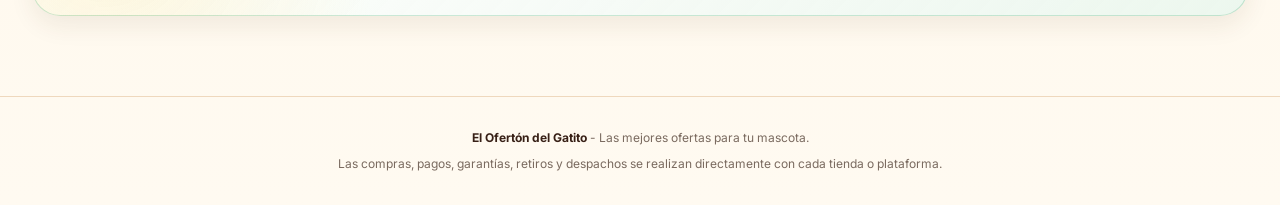
==== commit b6677b7b: "Add files via upload" ====
--- a/como-funciona.html
+++ b/como-funciona.html
@@ -48,7 +48,6 @@
         <a href="/sumar-tienda.html">Sumar tienda</a>
       </nav>
 
-      <a class="telegram-top" href="https://t.me/ofertastech_cl" target="_blank" rel="noopener">Unirme al Telegram</a>
     </div>
   </header>
 
@@ -61,19 +60,59 @@
 
     <section class="steps" aria-label="Cómo funciona">
       <div class="step">
+        <div class="step-icon" aria-hidden="true">
+          <svg width="22" height="22" viewBox="0 0 24 24" fill="none" stroke="currentColor" stroke-width="2" stroke-linecap="round" stroke-linejoin="round"><circle cx="11" cy="11" r="7"/><path d="m21 21-4.3-4.3"/></svg>
+        </div>
         <div class="step-num">1</div>
         <h3>Buscamos lo útil</h3>
-        <p>Reunimos ofertas de alimento, accesorios, higiene y servicios que sí sirven para el día a día.</p>
+        <p>Reunimos ofertas de alimento, accesorios, higiene y servicios que sí sirven para el día a día, de tiendas locales y de MercadoLibre.</p>
       </div>
       <div class="step">
+        <div class="step-icon" aria-hidden="true">
+          <svg width="22" height="22" viewBox="0 0 24 24" fill="none" stroke="currentColor" stroke-width="2" stroke-linecap="round" stroke-linejoin="round"><path d="M20.59 13.41 12 22l-9-9V4a1 1 0 0 1 1-1h9l9 9a2 2 0 0 1 0 2.41Z"/><circle cx="7.5" cy="7.5" r="1.5"/></svg>
+        </div>
         <div class="step-num">2</div>
         <h3>Destacamos lo local</h3>
-        <p>Las tiendas cercanas tienen prioridad para que la comunidad pueda comprar y apoyar a su zona.</p>
+        <p>Filtra por tu comuna o usa "Cerca de mí": las tiendas cercanas aparecen primero, para que apoyes el comercio de tu zona.</p>
       </div>
       <div class="step">
+        <div class="step-icon" aria-hidden="true">
+          <svg width="22" height="22" viewBox="0 0 24 24" fill="none" stroke="currentColor" stroke-width="2" stroke-linecap="round" stroke-linejoin="round"><path d="M20 6 9 17l-5-5"/></svg>
+        </div>
         <div class="step-num">3</div>
         <h3>Compras directo</h3>
-        <p>Haces clic y coordinas con la tienda local o plataforma asociada, sin intermediarios raros.</p>
+        <p>Haces clic, se abre WhatsApp o el link de la tienda, y coordinas todo directo con ella o con MercadoLibre — sin intermediarios raros.</p>
+      </div>
+    </section>
+
+    <section class="example-walkthrough" aria-label="Un ejemplo de principio a fin">
+      <div class="section-head">
+        <div>
+          <h2>Un ejemplo, de principio a fin</h2>
+          <p>Así se ve en la práctica, con un caso real.</p>
+        </div>
+      </div>
+      <ol class="walkthrough-list">
+        <li><b>Josefina busca "arena para gato" en Puerto Varas.</b> Escribe en el buscador y filtra por su comuna.</li>
+        <li><b>Aparecen dos opciones:</b> una tienda local con la etiqueta <span class="source-pill local">📍 Local</span> y una oferta de <span class="source-pill ml">🛒 MercadoLibre</span> para comparar el precio.</li>
+        <li><b>Elige la tienda local</b> porque le queda cerca y quiere retirar hoy mismo.</li>
+        <li><b>Hace clic en la oferta</b> y se abre WhatsApp con un mensaje ya escrito para esa tienda.</li>
+        <li><b>Coordina directo con la tienda</b>: precio, retiro y pago se acuerdan entre ambas, sin que nosotros intervengamos.</li>
+      </ol>
+    </section>
+
+    <section class="glossary" aria-label="Glosario rápido">
+      <div class="section-head">
+        <div>
+          <h2>Glosario rápido</h2>
+          <p>Los términos que vas a ver en la vitrina, explicados en una línea.</p>
+        </div>
+      </div>
+      <div class="glossary-grid">
+        <div class="glossary-item"><span class="source-pill local">📍 Local</span><p>La oferta es de una tienda, veterinaria o peluquería de la zona. Compras directo con ella.</p></div>
+        <div class="glossary-item"><span class="source-pill ml">🛒 MercadoLibre</span><p>La oferta viene de MercadoLibre, la usamos como referencia para comparar precios.</p></div>
+        <div class="glossary-item"><span class="badge-mini">⭐ Destacado</span><p>La tienda paga un plan para aparecer con más prioridad en la vitrina.</p></div>
+        <div class="glossary-item"><span class="badge-mini">● Actualizado</span><p>Hace cuánto se revisó por última vez el precio o el stock de esa oferta.</p></div>
       </div>
     </section>
 
@@ -118,5 +157,10 @@
     <p><strong>El Ofertón del Gatito</strong> - Las mejores ofertas para tu mascota.</p>
     <p style="margin-top:.5rem;">Las compras, pagos, garantías, retiros y despachos se realizan directamente con cada tienda o plataforma.</p>
   </footer>
+
+  <div class="sticky-cta">
+    <a class="btn btn-primary" href="/#ofertas">Ver ofertas</a>
+    <a class="btn btn-shop" href="/sumar-tienda.html">Sumar tienda</a>
+  </div>
 </body>
 </html>
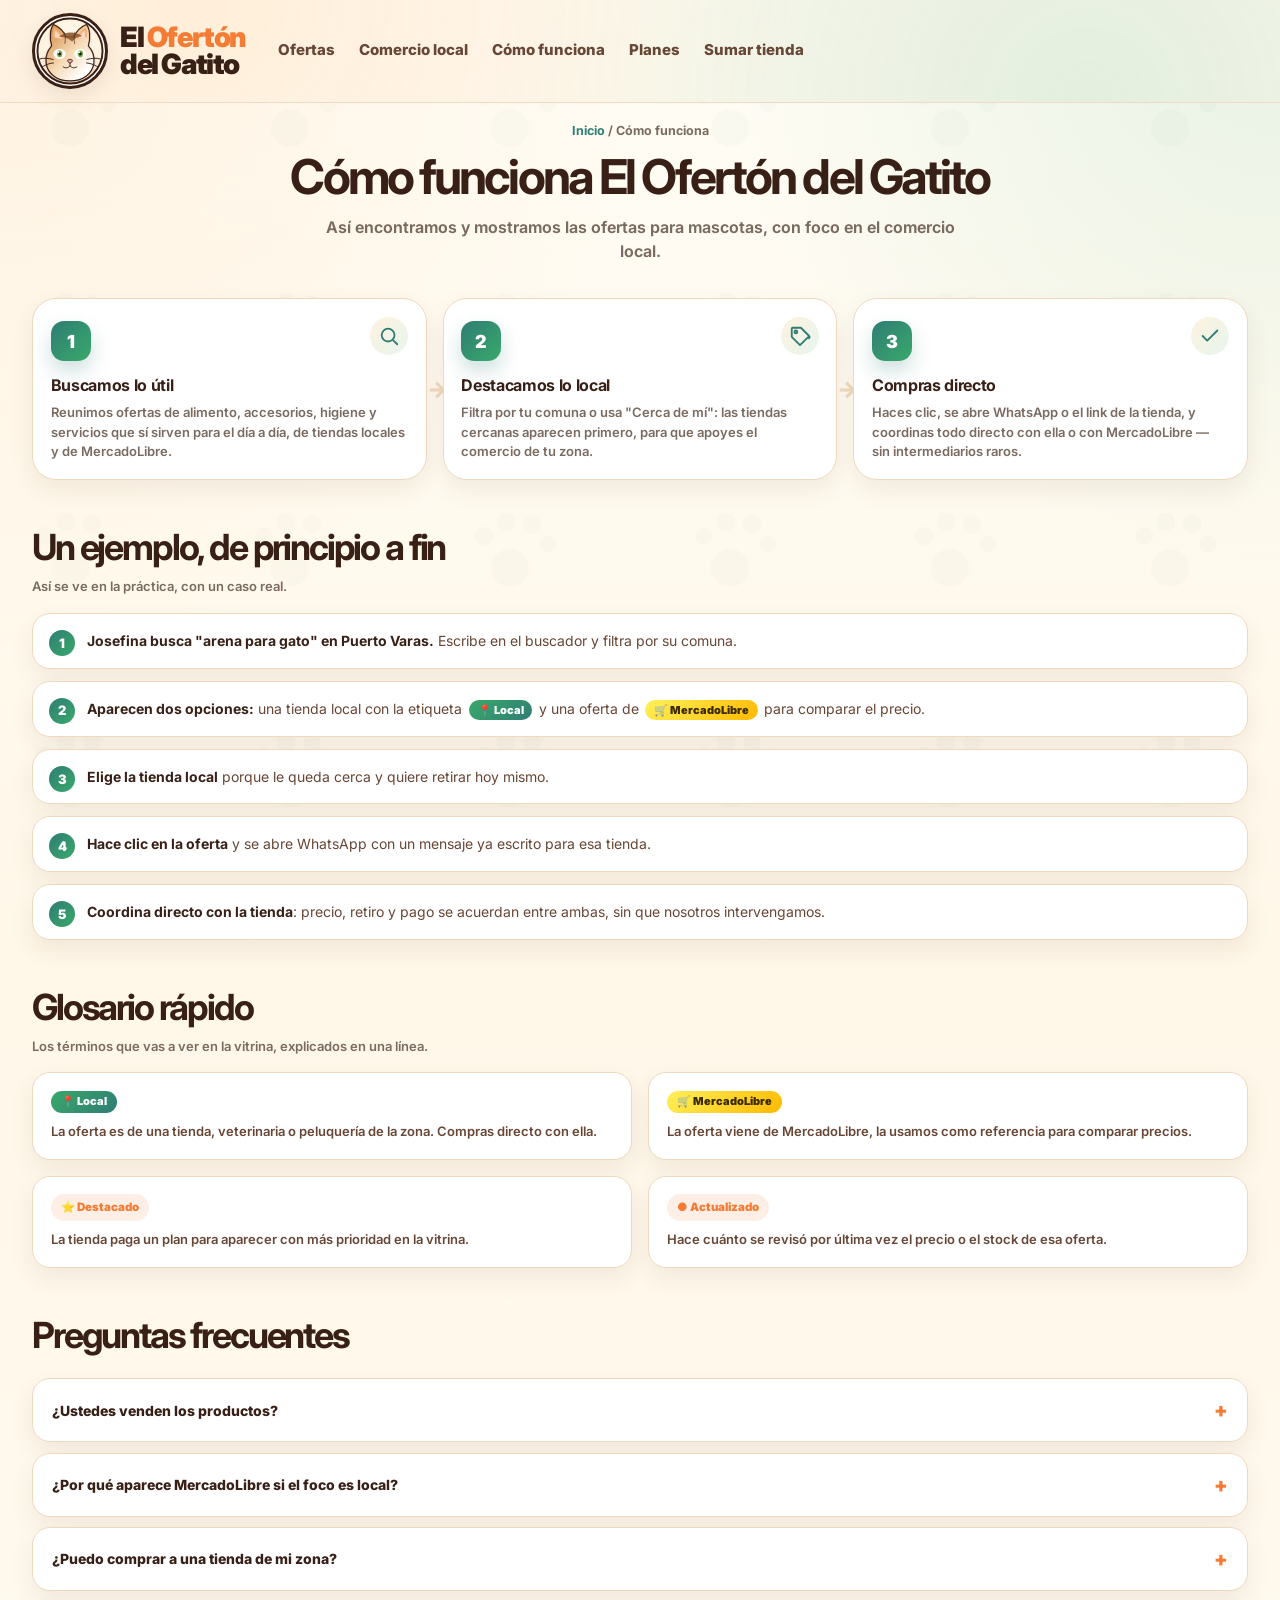
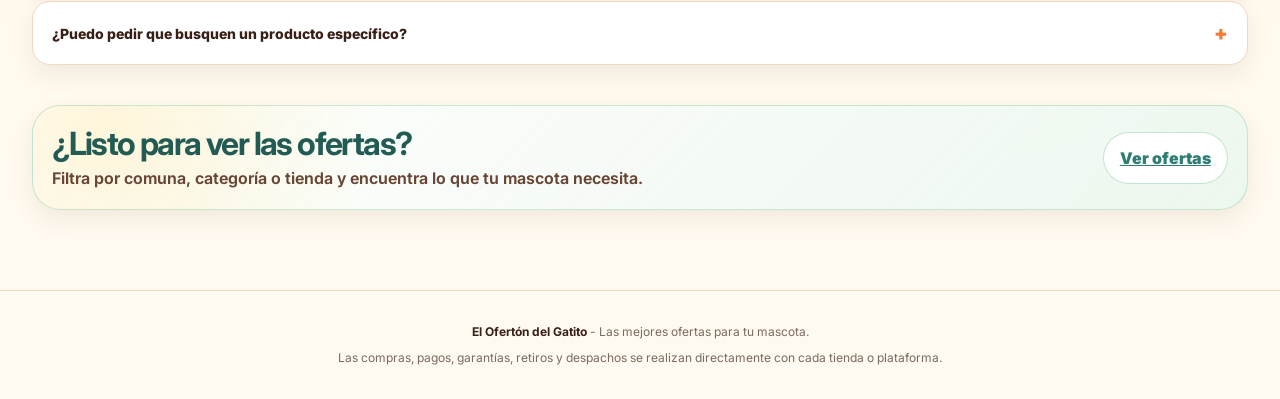
==== commit 9009fa69: "Add files via upload" ====
--- a/como-funciona.html
+++ b/como-funciona.html
@@ -23,7 +23,7 @@
   <link rel="preconnect" href="https://fonts.googleapis.com">
   <link href="https://fonts.googleapis.com/css2?family=Inter:wght@400;500;600;700;800;900&display=swap" rel="stylesheet">
 
-  <link rel="stylesheet" href="/assets/styles.css">
+  <link rel="stylesheet" href="/assets/styles.css?v=20260924">
 
 </head>
 
--- a/assets/styles.css
+++ b/assets/styles.css
@@ -260,18 +260,6 @@
       box-shadow: 0 0 0 4px rgba(240, 125, 19, 0.12);
     }
 
-    .telegram-top {
-      text-decoration: none;
-      background: linear-gradient(135deg, var(--blue), #3a9b8e);
-      color: white;
-      padding: 0.78rem 1rem;
-      border-radius: 999px;
-      font-weight: 900;
-      font-size: 14px;
-      white-space: nowrap;
-      box-shadow: 0 10px 25px rgba(47, 125, 115, 0.22);
-    }
-
     main {
       max-width: 1440px;
       margin: 0 auto;
@@ -666,6 +654,19 @@
       box-shadow: var(--shadow);
     }
 
+    .step-icon {
+      position: absolute;
+      top: 1.1rem;
+      right: 1.1rem;
+      width: 38px;
+      height: 38px;
+      border-radius: 50%;
+      background: linear-gradient(135deg, var(--orange-soft), var(--mint));
+      display: grid;
+      place-items: center;
+      color: var(--blue);
+    }
+
     .step-num {
       display: inline-grid;
       place-items: center;
@@ -708,6 +709,91 @@
     .step:last-child::after { display: none; }
 
     /* ---- FAQ ---- */
+    .example-walkthrough,
+    .glossary {
+      margin: 2.5rem 0;
+    }
+
+    .walkthrough-list {
+      display: grid;
+      gap: .75rem;
+      counter-reset: paso-ejemplo;
+      list-style: none;
+      margin-top: 1rem;
+    }
+
+    .walkthrough-list li {
+      position: relative;
+      background: white;
+      border: 1px solid var(--border);
+      border-radius: 18px;
+      padding: 1rem 1.2rem 1rem 3.4rem;
+      box-shadow: var(--shadow-soft);
+      color: var(--brown-2);
+      font-size: 14px;
+      line-height: 1.55;
+    }
+
+    .walkthrough-list li b { color: var(--brown); }
+
+    .walkthrough-list li::before {
+      counter-increment: paso-ejemplo;
+      content: counter(paso-ejemplo);
+      position: absolute;
+      left: 1rem;
+      top: 1rem;
+      width: 26px;
+      height: 26px;
+      border-radius: 50%;
+      background: linear-gradient(135deg, var(--blue), var(--green));
+      color: white;
+      font-weight: 900;
+      font-size: 13px;
+      display: grid;
+      place-items: center;
+    }
+
+    .walkthrough-list .source-pill {
+      font-size: 11px;
+      padding: .26rem .55rem;
+      margin: 0 .15rem;
+    }
+
+    .glossary-grid {
+      display: grid;
+      grid-template-columns: repeat(2, 1fr);
+      gap: 1rem;
+      margin-top: 1rem;
+    }
+
+    .glossary-item {
+      background: white;
+      border: 1px solid var(--border);
+      border-radius: 18px;
+      padding: 1.1rem;
+      box-shadow: var(--shadow-soft);
+      display: grid;
+      gap: .55rem;
+      align-content: start;
+    }
+
+    .glossary-item p {
+      color: var(--brown-2);
+      font-size: 13px;
+      font-weight: 600;
+      line-height: 1.5;
+    }
+
+    .plan-guide-grid { grid-template-columns: repeat(3, 1fr); }
+
+    @media (max-width: 860px) {
+      .plan-guide-grid { grid-template-columns: 1fr; }
+    }
+
+    @media (max-width: 720px) {
+      .glossary-grid { grid-template-columns: 1fr; }
+    }
+
     .faq {
       margin: 2.5rem 0;
     }
@@ -926,6 +1012,29 @@
       border-color: var(--border);
     }
 
+    .filters-legend {
+      display: flex;
+      flex-wrap: wrap;
+      gap: .6rem 1.4rem;
+      margin: .9rem 0 0;
+      padding-top: .8rem;
+      border-top: 1px dashed var(--border);
+    }
+
+    .filters-legend span {
+      display: inline-flex;
+      align-items: center;
+      gap: .5rem;
+      font-size: 12.5px;
+      font-weight: 650;
+      color: var(--muted);
+    }
+
+    .filters-legend .source-pill {
+      font-size: 11.5px;
+      padding: .3rem .6rem;
+    }
+
     .stats {
       display: grid;
       grid-template-columns: repeat(4, 1fr);
@@ -1555,7 +1664,6 @@
         order: 3;
         margin-left: 0;
       }
-      .telegram-top { margin-left: auto; }
       .trust-row { grid-template-columns: repeat(2, 1fr); }
       .stats { grid-template-columns: repeat(2, 1fr); }
       .request-box,
@@ -1580,7 +1688,6 @@
         height: 52px;
       }
       .brand-name { font-size: 15px; }
-      .telegram-top { display: none; }
       .hero {
         border-radius: 24px;
         padding: 1.2rem;
@@ -1905,6 +2012,19 @@
       background: rgba(57,169,107,.11);
       color: var(--green);
       font-size: 11px;
+      font-weight: 900;
+    }
+
+    .badge-mini {
+      display: inline-flex;
+      align-items: center;
+      gap: .28rem;
+      width: fit-content;
+      padding: .3rem .64rem;
+      border-radius: 999px;
+      background: rgba(244, 124, 53, .12);
+      color: var(--orange);
+      font-size: 11.5px;
       font-weight: 900;
     }
 
